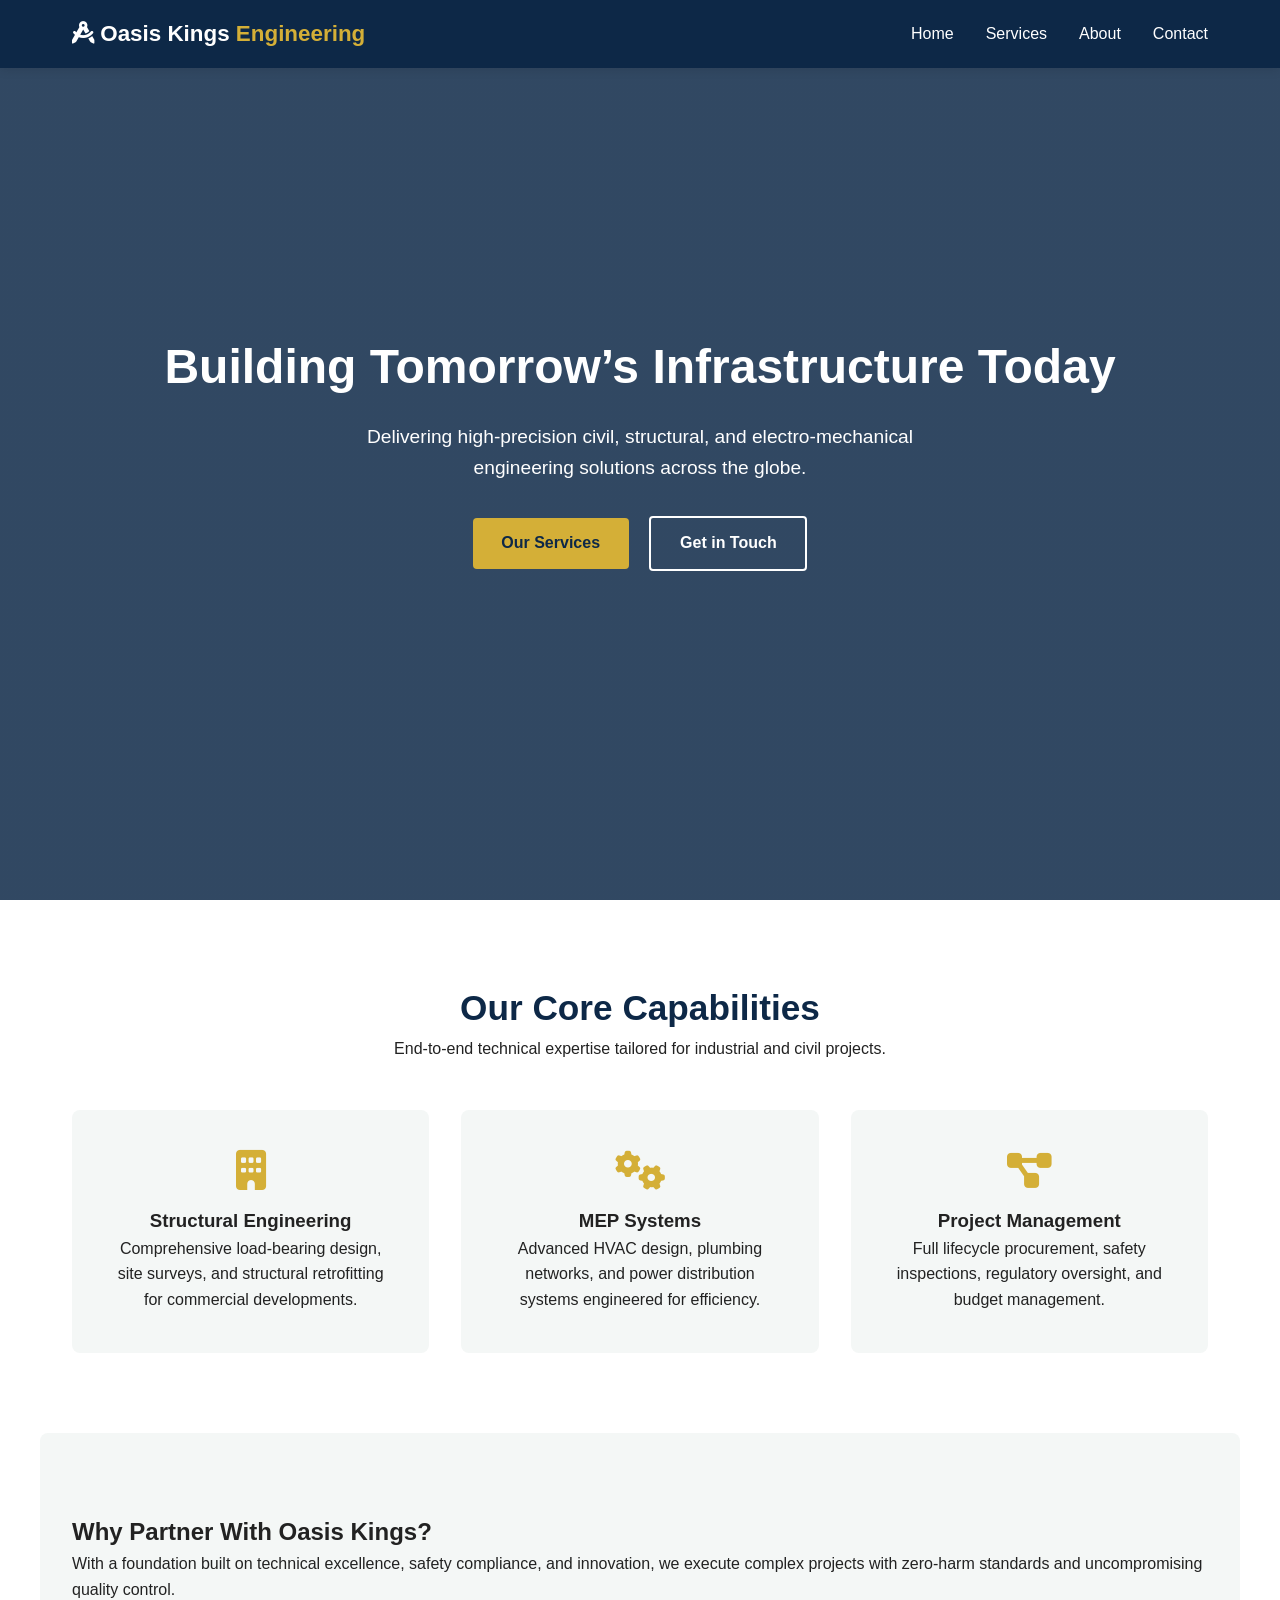
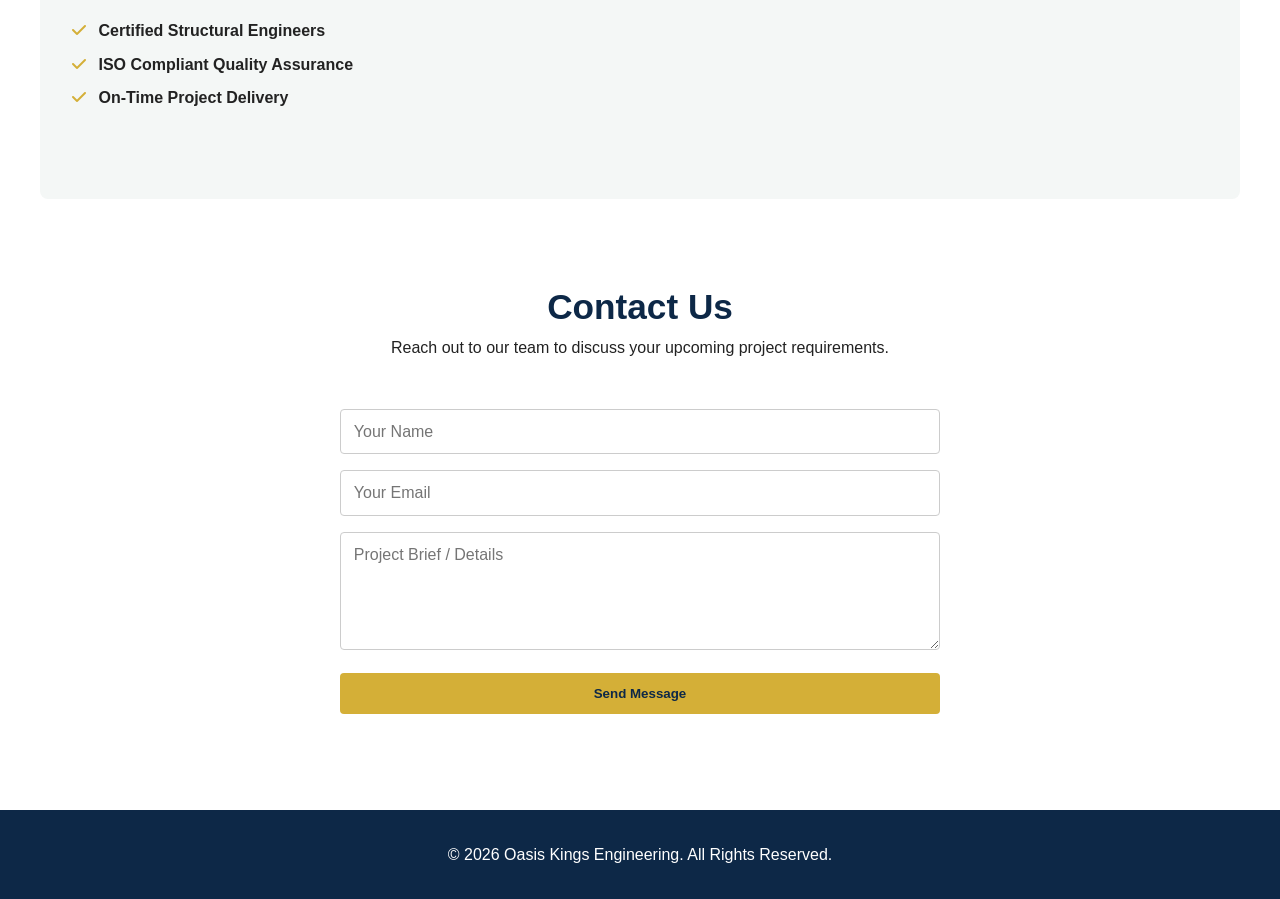
==== index.html @ 0a72b7a3 "Rename gem.html to index.html" ====
<!DOCTYPE html>
<html lang="en">
<head>
    <meta charset="UTF-8">
    <meta name="viewport" content="width=device-width, initial-scale=1.0">
    <title>Oasis Kings Engineering | Precision Engineering Solutions</title>
    <link rel="stylesheet" href="gemi.css">
    <link rel="stylesheet" href="https://cdnjs.cloudflare.com/ajax/libs/font-awesome/6.4.0/css/all.min.css">
</head>
<body>

    <header>
        <nav class="navbar">
            <a href="#" class="logo">
                <i class="fa-solid fa-compass-drafting"></i> Oasis Kings <span>Engineering</span>
            </a>
            <ul class="nav-links" id="navLinks">
                <li><a href="#home">Home</a></li>
                <li><a href="#services">Services</a></li>
                <li><a href="#about">About</a></li>
                <li><a href="#contact">Contact</a></li>
            </ul>
            <div class="menu-toggle" id="mobileMenu">
                <i class="fa-solid fa-bars"></i>
            </div>
        </nav>
    </header>

    <section id="home" class="hero">
        <div class="hero-content">
            <h1>Building Tomorrow’s Infrastructure Today</h1>
            <p>Delivering high-precision civil, structural, and electro-mechanical engineering solutions across the globe.</p>
            <div class="hero-buttons">
                <a href="#services" class="btn primary-btn">Our Services</a>
                <a href="#contact" class="btn secondary-btn">Get in Touch</a>
            </div>
        </div>
    </section>

    <section id="services" class="services">
        <div class="section-title">
            <h2>Our Core Capabilities</h2>
            <p>End-to-end technical expertise tailored for industrial and civil projects.</p>
        </div>
        <div class="services-grid">
            <div class="service-card">
                <i class="fa-solid fa-building"></i>
                <h3>Structural Engineering</h3>
                <p>Comprehensive load-bearing design, site surveys, and structural retrofitting for commercial developments.</p>
            </div>
            <div class="service-card">
                <i class="fa-solid fa-gears"></i>
                <h3>MEP Systems</h3>
                <p>Advanced HVAC design, plumbing networks, and power distribution systems engineered for efficiency.</p>
            </div>
            <div class="service-card">
                <i class="fa-solid fa-diagram-project"></i>
                <h3>Project Management</h3>
                <p>Full lifecycle procurement, safety inspections, regulatory oversight, and budget management.</p>
            </div>
        </div>
    </section>

    <section id="about" class="about">
        <div class="about-container">
            <div class="about-text">
                <h2>Why Partner With Oasis Kings?</h2>
                <p>With a foundation built on technical excellence, safety compliance, and innovation, we execute complex projects with zero-harm standards and uncompromising quality control.</p>
                <ul>
                    <li><i class="fa-solid fa-check"></i> Certified Structural Engineers</li>
                    <li><i class="fa-solid fa-check"></i> ISO Compliant Quality Assurance</li>
                    <li><i class="fa-solid fa-check"></i> On-Time Project Delivery</li>
                </ul>
            </div>
        </div>
    </section>

    <section id="contact" class="contact">
        <div class="section-title">
            <h2>Contact Us</h2>
            <p>Reach out to our team to discuss your upcoming project requirements.</p>
        </div>
        <form id="contactForm" class="contact-form">
            <div class="input-group">
                <input type="text" id="name" placeholder="Your Name" required>
            </div>
            <div class="input-group">
                <input type="email" id="email" placeholder="Your Email" required>
            </div>
            <div class="input-group">
                <textarea id="message" rows="5" placeholder="Project Brief / Details" required></textarea>
            </div>
            <button type="submit" class="btn primary-btn">Send Message</button>
            <p id="formStatus" class="form-status"></p>
        </form>
    </section>

    <footer>
        <p>&copy; 2026 Oasis Kings Engineering. All Rights Reserved.</p>
    </footer>

    <script src="gemi.js"></script>
</body>
</html>
---- gemi.css ----
/* Core Styling & Variables */
:root {
    --primary-color: #0d2847;
    --accent-color: #d4af37;
    --text-dark: #222222;
    --text-light: #666666;
    --bg-light: #f4f7f6;
    --white: #ffffff;
    --transition: all 0.3s ease-in-out;
}

* {
    margin: 0;
    padding: 0;
    box-sizing: border-box;
    font-family: 'Segoe UI', Tahoma, Geneva, Verdana, sans-serif;
}

html {
    scroll-behavior: smooth;
}

body {
    color: var(--text-dark);
    line-height: 1.6;
}

/* Header & Navigation */
header {
    background-color: var(--primary-color);
    position: fixed;
    width: 100%;
    top: 0;
    z-index: 1000;
    box-shadow: 0 2px 10px rgba(0,0,0,0.1);
}

.navbar {
    display: flex;
    justify-content: space-between;
    align-items: center;
    max-width: 1200px;
    margin: 0 auto;
    padding: 1rem 2rem;
}

.logo {
    color: var(--white);
    font-size: 1.4rem;
    font-weight: 700;
    text-decoration: none;
}

.logo span {
    color: var(--accent-color);
}

.nav-links {
    display: flex;
    list-style: none;
    gap: 2rem;
}

.nav-links a {
    color: var(--white);
    text-decoration: none;
    font-weight: 500;
    transition: var(--transition);
}

.nav-links a:hover {
    color: var(--accent-color);
}

.menu-toggle {
    display: none;
    color: var(--white);
    font-size: 1.5rem;
    cursor: pointer;
}

/* Hero Section */
.hero {
    height: 100vh;
    background: linear-gradient(rgba(13, 40, 71, 0.85), rgba(13, 40, 71, 0.85)), 
                url('https://images.unsplash.com/photo-1541888946425-d0fbb186a5b3?auto=format&fit=crop&w=1500&q=80') center/cover no-repeat;
    display: flex;
    align-items: center;
    justify-content: center;
    text-align: center;
    color: var(--white);
    padding: 0 1rem;
}

.hero-content h1 {
    font-size: 3rem;
    margin-bottom: 1rem;
}

.hero-content p {
    font-size: 1.2rem;
    max-width: 600px;
    margin: 0 auto 2rem;
}

.btn {
    padding: 0.8rem 1.8rem;
    text-decoration: none;
    border-radius: 4px;
    font-weight: 600;
    display: inline-block;
    transition: var(--transition);
}

.primary-btn {
    background-color: var(--accent-color);
    color: var(--primary-color);
}

.primary-btn:hover {
    background-color: #b8952b;
}

.secondary-btn {
    border: 2px solid var(--white);
    color: var(--white);
    margin-left: 1rem;
}

.secondary-btn:hover {
    background-color: var(--white);
    color: var(--primary-color);
}

/* Services Section */
.services, .about, .contact {
    padding: 5rem 2rem;
    max-width: 1200px;
    margin: 0 auto;
}

.section-title {
    text-align: center;
    margin-bottom: 3rem;
}

.section-title h2 {
    font-size: 2.2rem;
    color: var(--primary-color);
}

.services-grid {
    display: grid;
    grid-template-columns: repeat(auto-fit, minmax(300px, 1fr));
    gap: 2rem;
}

.service-card {
    background: var(--bg-light);
    padding: 2.5rem;
    border-radius: 8px;
    text-align: center;
    transition: var(--transition);
}

.service-card:hover {
    transform: translateY(-5px);
    box-shadow: 0 10px 20px rgba(0,0,0,0.1);
}

.service-card i {
    font-size: 2.5rem;
    color: var(--accent-color);
    margin-bottom: 1rem;
}

/* About Section */
.about {
    background-color: var(--bg-light);
    border-radius: 8px;
}

.about-text ul {
    list-style: none;
    margin-top: 1rem;
}

.about-text li {
    margin-bottom: 0.5rem;
    font-weight: 600;
}

.about-text i {
    color: var(--accent-color);
    margin-right: 0.5rem;
}

/* Contact Form */
.contact-form {
    max-width: 600px;
    margin: 0 auto;
    display: flex;
    flex-direction: column;
    gap: 1rem;
}

.input-group input, .input-group textarea {
    width: 100%;
    padding: 0.8rem;
    border: 1px solid #ccc;
    border-radius: 4px;
    font-size: 1rem;
}

.contact-form button {
    border: none;
    cursor: pointer;
}

.form-status {
    text-align: center;
    font-weight: 600;
}

/* Footer */
footer {
    background-color: var(--primary-color);
    color: var(--white);
    text-align: center;
    padding: 2rem 0;
}

/* Mobile Responsive */
@media (max-width: 768px) {
    .menu-toggle { display: block; }
    .nav-links {
        display: none;
        flex-direction: column;
        position: absolute;
        top: 100%;
        left: 0;
        width: 100%;
        background-color: var(--primary-color);
        padding: 1rem 0;
        text-align: center;
    }
    .nav-links.active { display: flex; }
    .hero-content h1 { font-size: 2rem; }
}
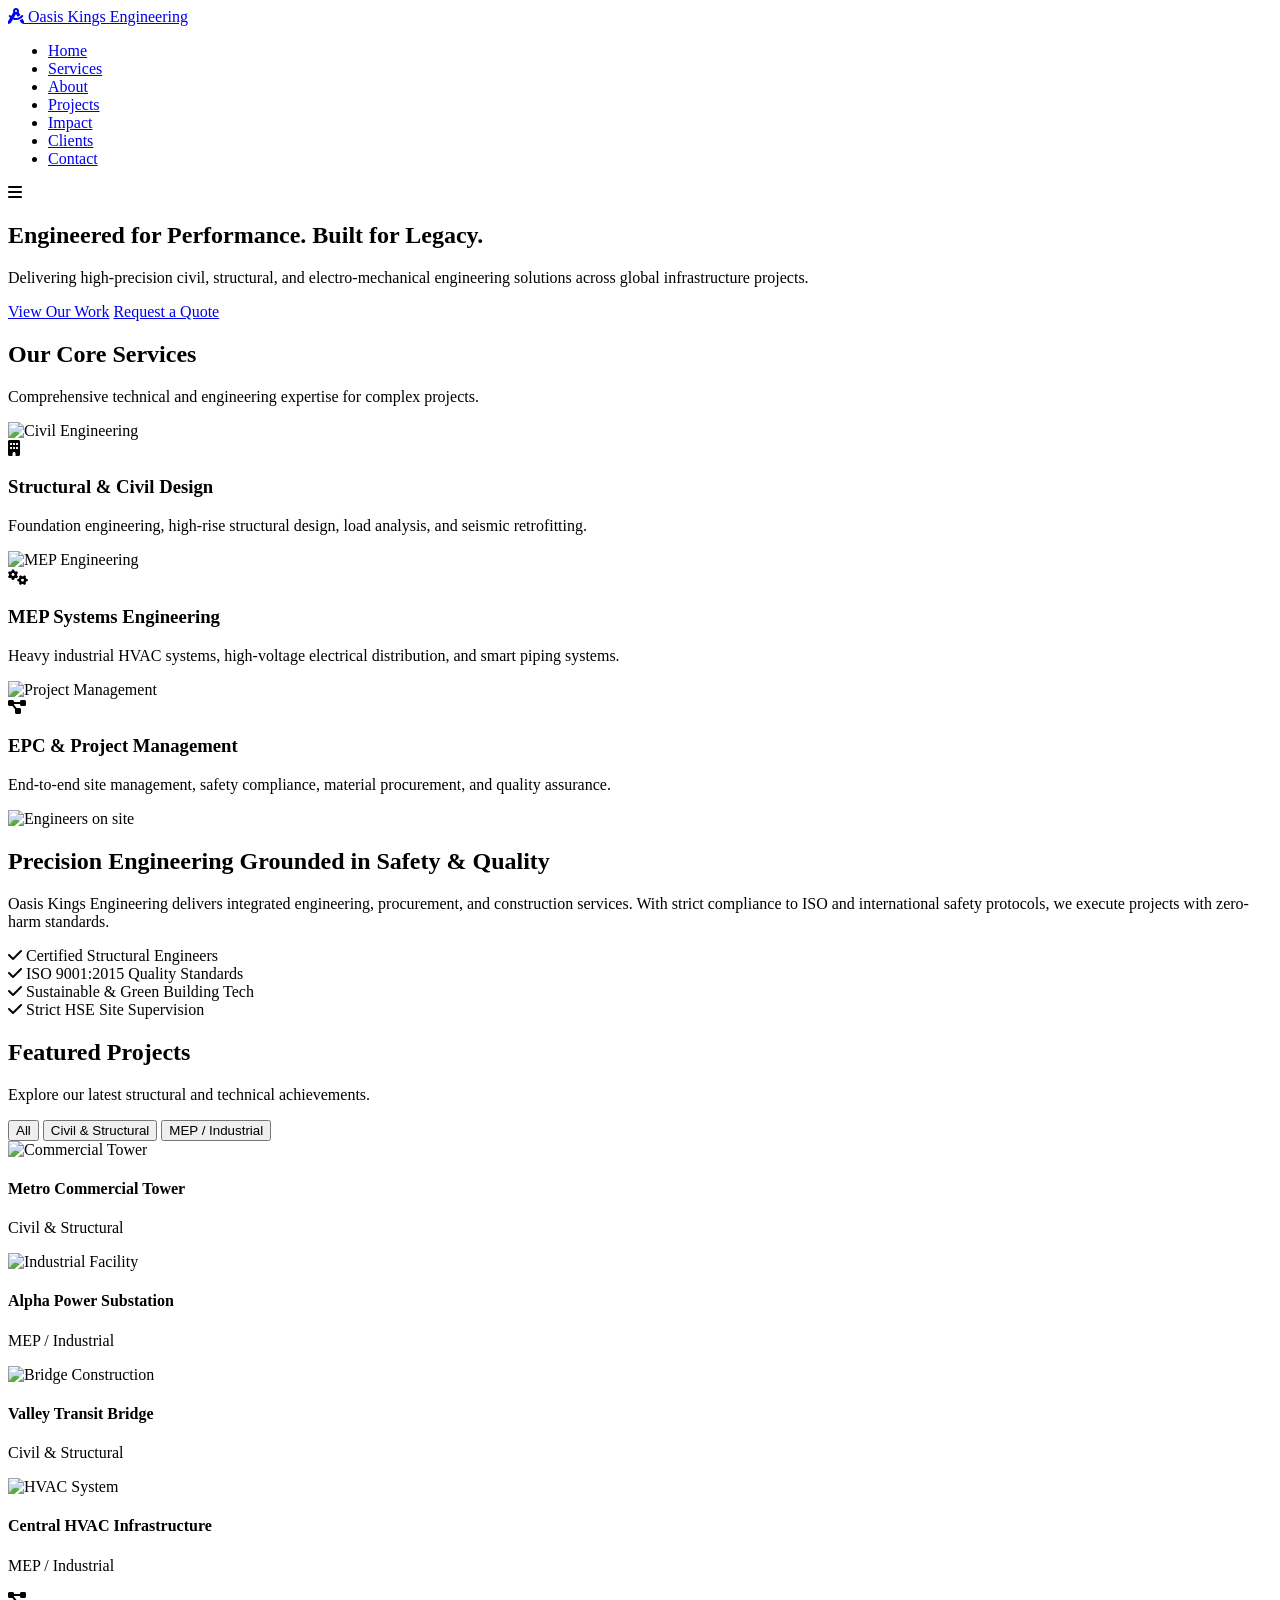
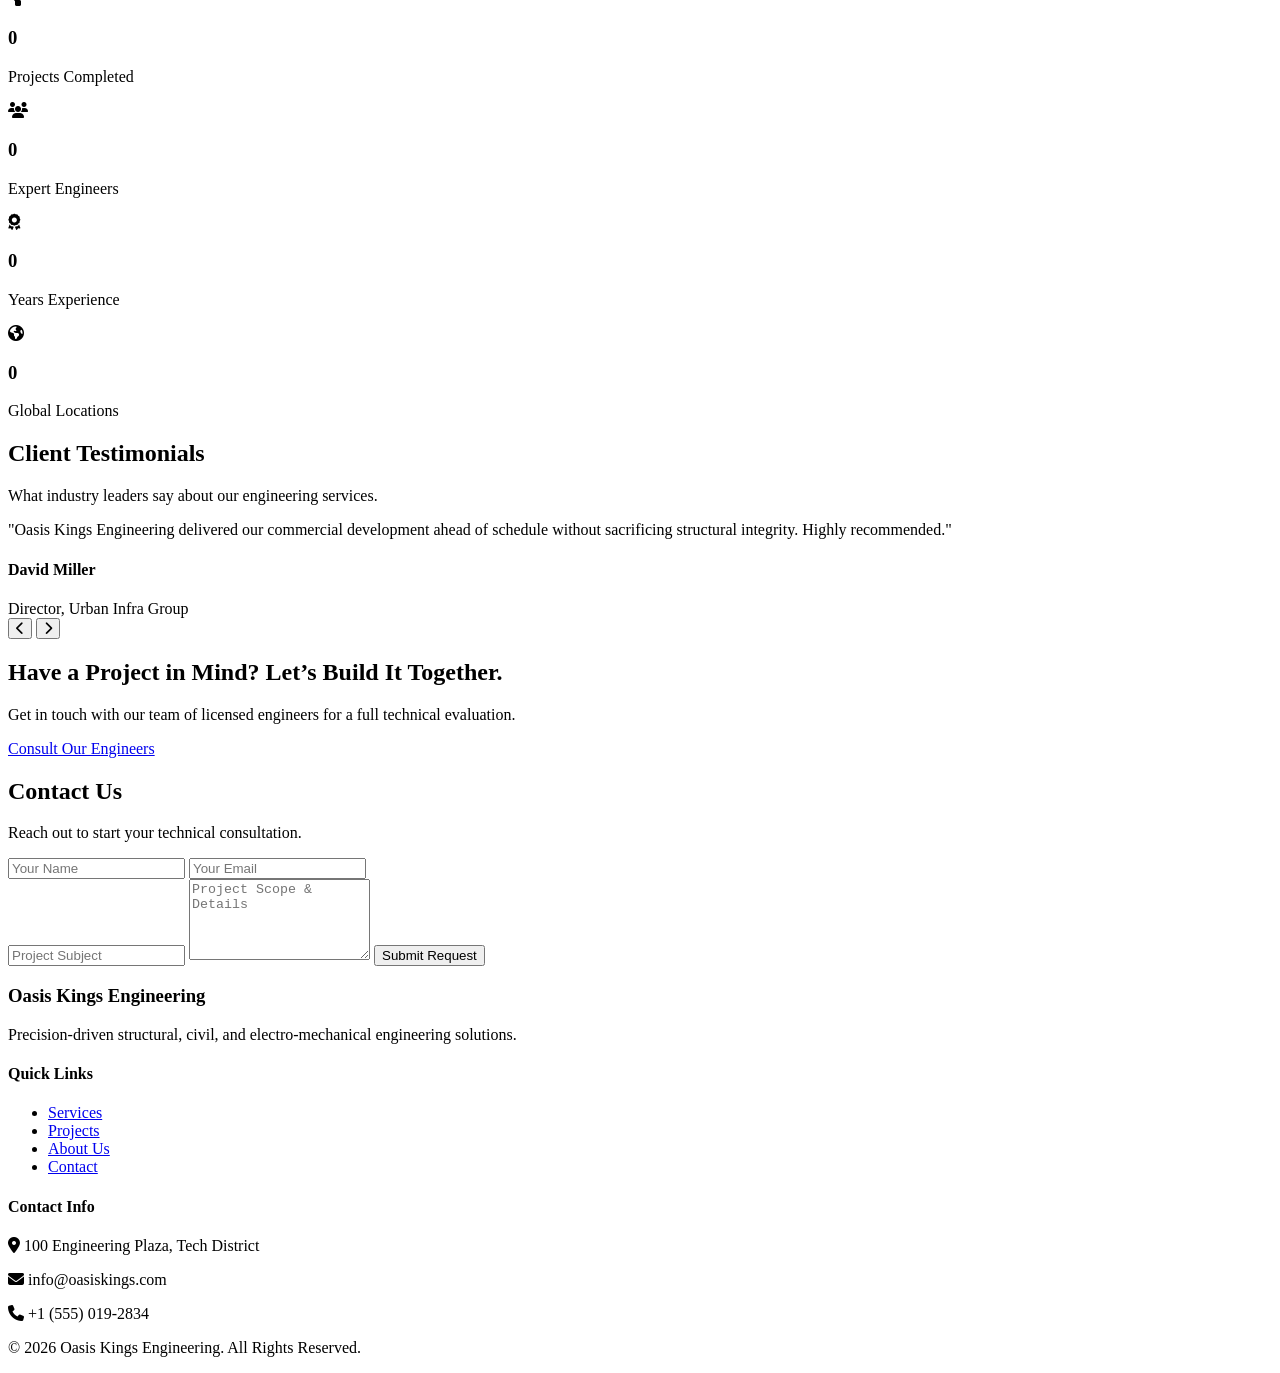
==== commit 69f1317f: "Revise index.html for content and structure updates Updated the title and stylesheet link, modified " ====
--- a/index.html
+++ b/index.html
@@ -3,8 +3,8 @@
 <head>
     <meta charset="UTF-8">
     <meta name="viewport" content="width=device-width, initial-scale=1.0">
-    <title>Oasis Kings Engineering | Precision Engineering Solutions</title>
-    <link rel="stylesheet" href="gemi.css">
+    <title>Oasis Kings Engineering | Global Infrastructure & Technical Solutions</title>
+    <link rel="stylesheet" href="style.css">
     <link rel="stylesheet" href="https://cdnjs.cloudflare.com/ajax/libs/font-awesome/6.4.0/css/all.min.css">
 </head>
 <body>
@@ -18,6 +18,9 @@
                 <li><a href="#home">Home</a></li>
                 <li><a href="#services">Services</a></li>
                 <li><a href="#about">About</a></li>
+                <li><a href="#projects">Projects</a></li>
+                <li><a href="#stats">Impact</a></li>
+                <li><a href="#testimonials">Clients</a></li>
                 <li><a href="#contact">Contact</a></li>
             </ul>
             <div class="menu-toggle" id="mobileMenu">
@@ -28,77 +31,207 @@
 
     <section id="home" class="hero">
         <div class="hero-content">
-            <h1>Building Tomorrow’s Infrastructure Today</h1>
-            <p>Delivering high-precision civil, structural, and electro-mechanical engineering solutions across the globe.</p>
+            <h1>Engineered for Performance. Built for Legacy.</h1>
+            <p>Delivering high-precision civil, structural, and electro-mechanical engineering solutions across global infrastructure projects.</p>
             <div class="hero-buttons">
-                <a href="#services" class="btn primary-btn">Our Services</a>
-                <a href="#contact" class="btn secondary-btn">Get in Touch</a>
+                <a href="#projects" class="btn primary-btn">View Our Work</a>
+                <a href="#contact" class="btn secondary-btn">Request a Quote</a>
             </div>
         </div>
     </section>
 
     <section id="services" class="services">
         <div class="section-title">
-            <h2>Our Core Capabilities</h2>
-            <p>End-to-end technical expertise tailored for industrial and civil projects.</p>
+            <h2>Our Core Services</h2>
+            <p>Comprehensive technical and engineering expertise for complex projects.</p>
         </div>
         <div class="services-grid">
             <div class="service-card">
-                <i class="fa-solid fa-building"></i>
-                <h3>Structural Engineering</h3>
-                <p>Comprehensive load-bearing design, site surveys, and structural retrofitting for commercial developments.</p>
+                <div class="card-img">
+                    <img src="https://images.unsplash.com/photo-1503387762-592deb58ef4e?auto=format&fit=crop&w=800&q=80" alt="Civil Engineering">
+                </div>
+                <div class="card-body">
+                    <i class="fa-solid fa-building"></i>
+                    <h3>Structural & Civil Design</h3>
+                    <p>Foundation engineering, high-rise structural design, load analysis, and seismic retrofitting.</p>
+                </div>
             </div>
             <div class="service-card">
-                <i class="fa-solid fa-gears"></i>
-                <h3>MEP Systems</h3>
-                <p>Advanced HVAC design, plumbing networks, and power distribution systems engineered for efficiency.</p>
+                <div class="card-img">
+                    <img src="https://images.unsplash.com/photo-1581092160607-ee22621dd758?auto=format&fit=crop&w=800&q=80" alt="MEP Engineering">
+                </div>
+                <div class="card-body">
+                    <i class="fa-solid fa-gears"></i>
+                    <h3>MEP Systems Engineering</h3>
+                    <p>Heavy industrial HVAC systems, high-voltage electrical distribution, and smart piping systems.</p>
+                </div>
             </div>
             <div class="service-card">
-                <i class="fa-solid fa-diagram-project"></i>
-                <h3>Project Management</h3>
-                <p>Full lifecycle procurement, safety inspections, regulatory oversight, and budget management.</p>
+                <div class="card-img">
+                    <img src="https://images.unsplash.com/photo-1541888946425-d0fbb186a5b3?auto=format&fit=crop&w=800&q=80" alt="Project Management">
+                </div>
+                <div class="card-body">
+                    <i class="fa-solid fa-diagram-project"></i>
+                    <h3>EPC & Project Management</h3>
+                    <p>End-to-end site management, safety compliance, material procurement, and quality assurance.</p>
+                </div>
             </div>
         </div>
     </section>
 
     <section id="about" class="about">
         <div class="about-container">
+            <div class="about-image">
+                <img src="https://images.unsplash.com/photo-1504307651254-35680f356dfd?auto=format&fit=crop&w=800&q=80" alt="Engineers on site">
+            </div>
             <div class="about-text">
-                <h2>Why Partner With Oasis Kings?</h2>
-                <p>With a foundation built on technical excellence, safety compliance, and innovation, we execute complex projects with zero-harm standards and uncompromising quality control.</p>
-                <ul>
-                    <li><i class="fa-solid fa-check"></i> Certified Structural Engineers</li>
-                    <li><i class="fa-solid fa-check"></i> ISO Compliant Quality Assurance</li>
-                    <li><i class="fa-solid fa-check"></i> On-Time Project Delivery</li>
-                </ul>
-            </div>
+                <h2>Precision Engineering Grounded in Safety & Quality</h2>
+                <p>Oasis Kings Engineering delivers integrated engineering, procurement, and construction services. With strict compliance to ISO and international safety protocols, we execute projects with zero-harm standards.</p>
+                <div class="about-checklist">
+                    <div class="check-item"><i class="fa-solid fa-check"></i> Certified Structural Engineers</div>
+                    <div class="check-item"><i class="fa-solid fa-check"></i> ISO 9001:2015 Quality Standards</div>
+                    <div class="check-item"><i class="fa-solid fa-check"></i> Sustainable & Green Building Tech</div>
+                    <div class="check-item"><i class="fa-solid fa-check"></i> Strict HSE Site Supervision</div>
+                </div>
+            </div>
+        </div>
+    </section>
+
+    <section id="projects" class="projects">
+        <div class="section-title">
+            <h2>Featured Projects</h2>
+            <p>Explore our latest structural and technical achievements.</p>
+        </div>
+        <div class="filter-buttons">
+            <button class="filter-btn active" data-filter="all">All</button>
+            <button class="filter-btn" data-filter="civil">Civil & Structural</button>
+            <button class="filter-btn" data-filter="mep">MEP / Industrial</button>
+        </div>
+        <div class="projects-grid">
+            <div class="project-card" data-category="civil">
+                <img src="https://images.unsplash.com/photo-1513694203232-719a280e022f?auto=format&fit=crop&w=800&q=80" alt="Commercial Tower">
+                <div class="project-info">
+                    <h4>Metro Commercial Tower</h4>
+                    <p>Civil & Structural</p>
+                </div>
+            </div>
+            <div class="project-card" data-category="mep">
+                <img src="https://images.unsplash.com/photo-1581092335397-9583fe92d232?auto=format&fit=crop&w=800&q=80" alt="Industrial Facility">
+                <div class="project-info">
+                    <h4>Alpha Power Substation</h4>
+                    <p>MEP / Industrial</p>
+                </div>
+            </div>
+            <div class="project-card" data-category="civil">
+                <img src="https://images.unsplash.com/photo-1545558014-8692077e9b5c?auto=format&fit=crop&w=800&q=80" alt="Bridge Construction">
+                <div class="project-info">
+                    <h4>Valley Transit Bridge</h4>
+                    <p>Civil & Structural</p>
+                </div>
+            </div>
+            <div class="project-card" data-category="mep">
+                <img src="https://images.unsplash.com/photo-1581092580497-e0d23cbdf1dc?auto=format&fit=crop&w=800&q=80" alt="HVAC System">
+                <div class="project-info">
+                    <h4>Central HVAC Infrastructure</h4>
+                    <p>MEP / Industrial</p>
+                </div>
+            </div>
+        </div>
+    </section>
+
+    <section id="stats" class="stats">
+        <div class="stats-container">
+            <div class="stat-item">
+                <i class="fa-solid fa-diagram-project"></i>
+                <h3 class="counter" data-target="250">0</h3>
+                <p>Projects Completed</p>
+            </div>
+            <div class="stat-item">
+                <i class="fa-solid fa-users"></i>
+                <h3 class="counter" data-target="120">0</h3>
+                <p>Expert Engineers</p>
+            </div>
+            <div class="stat-item">
+                <i class="fa-solid fa-award"></i>
+                <h3 class="counter" data-target="18">0</h3>
+                <p>Years Experience</p>
+            </div>
+            <div class="stat-item">
+                <i class="fa-solid fa-earth-americas"></i>
+                <h3 class="counter" data-target="15">0</h3>
+                <p>Global Locations</p>
+            </div>
+        </div>
+    </section>
+
+    <section id="testimonials" class="testimonials">
+        <div class="section-title">
+            <h2>Client Testimonials</h2>
+            <p>What industry leaders say about our engineering services.</p>
+        </div>
+        <div class="testimonial-card">
+            <p id="testimonialText">"Oasis Kings Engineering delivered our commercial development ahead of schedule without sacrificing structural integrity. Highly recommended."</p>
+            <h4 id="testimonialAuthor">David Miller</h4>
+            <span id="testimonialRole">Director, Urban Infra Group</span>
+            <div class="testimonial-controls">
+                <button id="prevBtn"><i class="fa-solid fa-chevron-left"></i></button>
+                <button id="nextBtn"><i class="fa-solid fa-chevron-right"></i></button>
+            </div>
+        </div>
+    </section>
+
+    <section class="cta-banner">
+        <div class="cta-content">
+            <h2>Have a Project in Mind? Let’s Build It Together.</h2>
+            <p>Get in touch with our team of licensed engineers for a full technical evaluation.</p>
+            <a href="#contact" class="btn primary-btn">Consult Our Engineers</a>
         </div>
     </section>
 
     <section id="contact" class="contact">
         <div class="section-title">
             <h2>Contact Us</h2>
-            <p>Reach out to our team to discuss your upcoming project requirements.</p>
+            <p>Reach out to start your technical consultation.</p>
         </div>
         <form id="contactForm" class="contact-form">
-            <div class="input-group">
+            <div class="form-row">
                 <input type="text" id="name" placeholder="Your Name" required>
-            </div>
-            <div class="input-group">
                 <input type="email" id="email" placeholder="Your Email" required>
             </div>
-            <div class="input-group">
-                <textarea id="message" rows="5" placeholder="Project Brief / Details" required></textarea>
-            </div>
-            <button type="submit" class="btn primary-btn">Send Message</button>
+            <input type="text" id="subject" placeholder="Project Subject" required>
+            <textarea id="message" rows="5" placeholder="Project Scope & Details" required></textarea>
+            <button type="submit" class="btn primary-btn">Submit Request</button>
             <p id="formStatus" class="form-status"></p>
         </form>
     </section>
 
     <footer>
-        <p>&copy; 2026 Oasis Kings Engineering. All Rights Reserved.</p>
+        <div class="footer-container">
+            <div class="footer-col">
+                <h3>Oasis Kings <span>Engineering</span></h3>
+                <p>Precision-driven structural, civil, and electro-mechanical engineering solutions.</p>
+            </div>
+            <div class="footer-col">
+                <h4>Quick Links</h4>
+                <ul>
+                    <li><a href="#services">Services</a></li>
+                    <li><a href="#projects">Projects</a></li>
+                    <li><a href="#about">About Us</a></li>
+                    <li><a href="#contact">Contact</a></li>
+                </ul>
+            </div>
+            <div class="footer-col">
+                <h4>Contact Info</h4>
+                <p><i class="fa-solid fa-location-dot"></i> 100 Engineering Plaza, Tech District</p>
+                <p><i class="fa-solid fa-envelope"></i> info@oasiskings.com</p>
+                <p><i class="fa-solid fa-phone"></i> +1 (555) 019-2834</p>
+            </div>
+        </div>
+        <div class="footer-bottom">
+            <p>&copy; 2026 Oasis Kings Engineering. All Rights Reserved.</p>
+        </div>
     </footer>
 
-    <script src="gemi.js"></script>
+    <script src="script.js"></script>
 </body>
 </html>
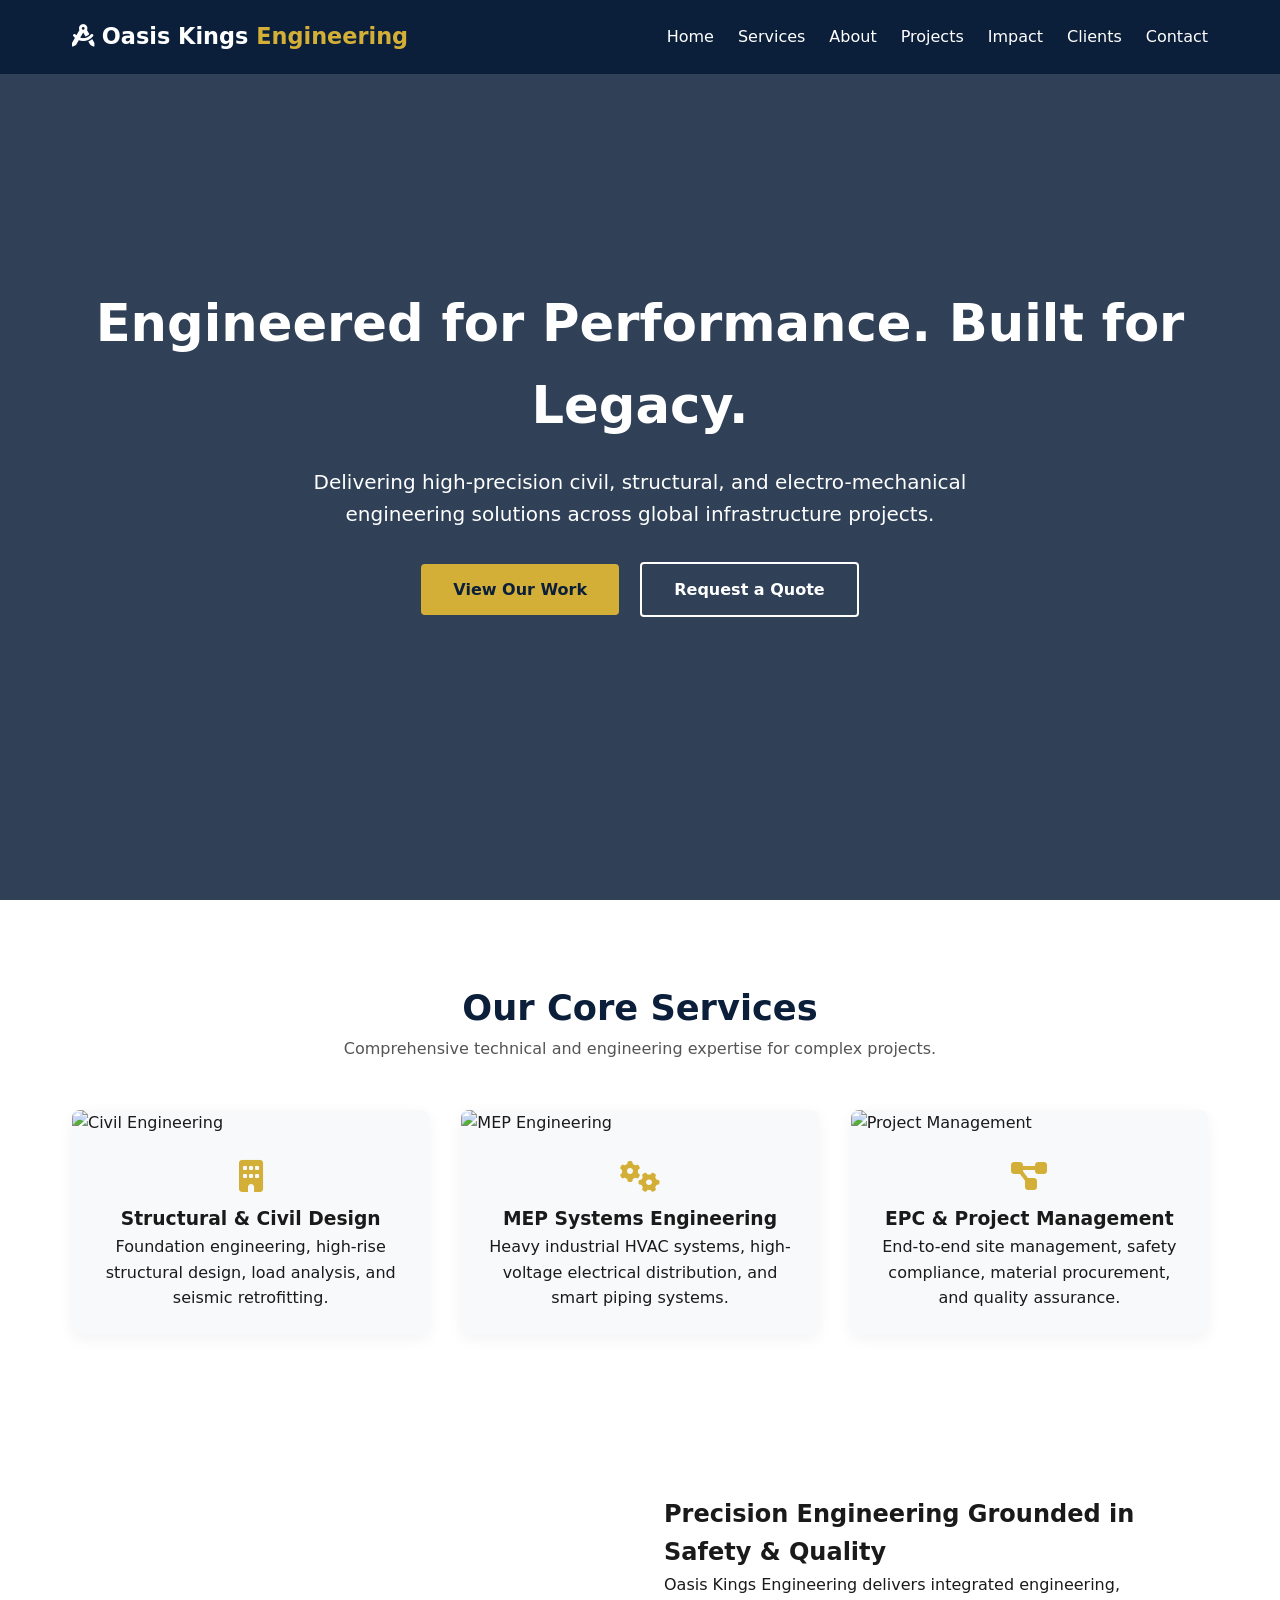
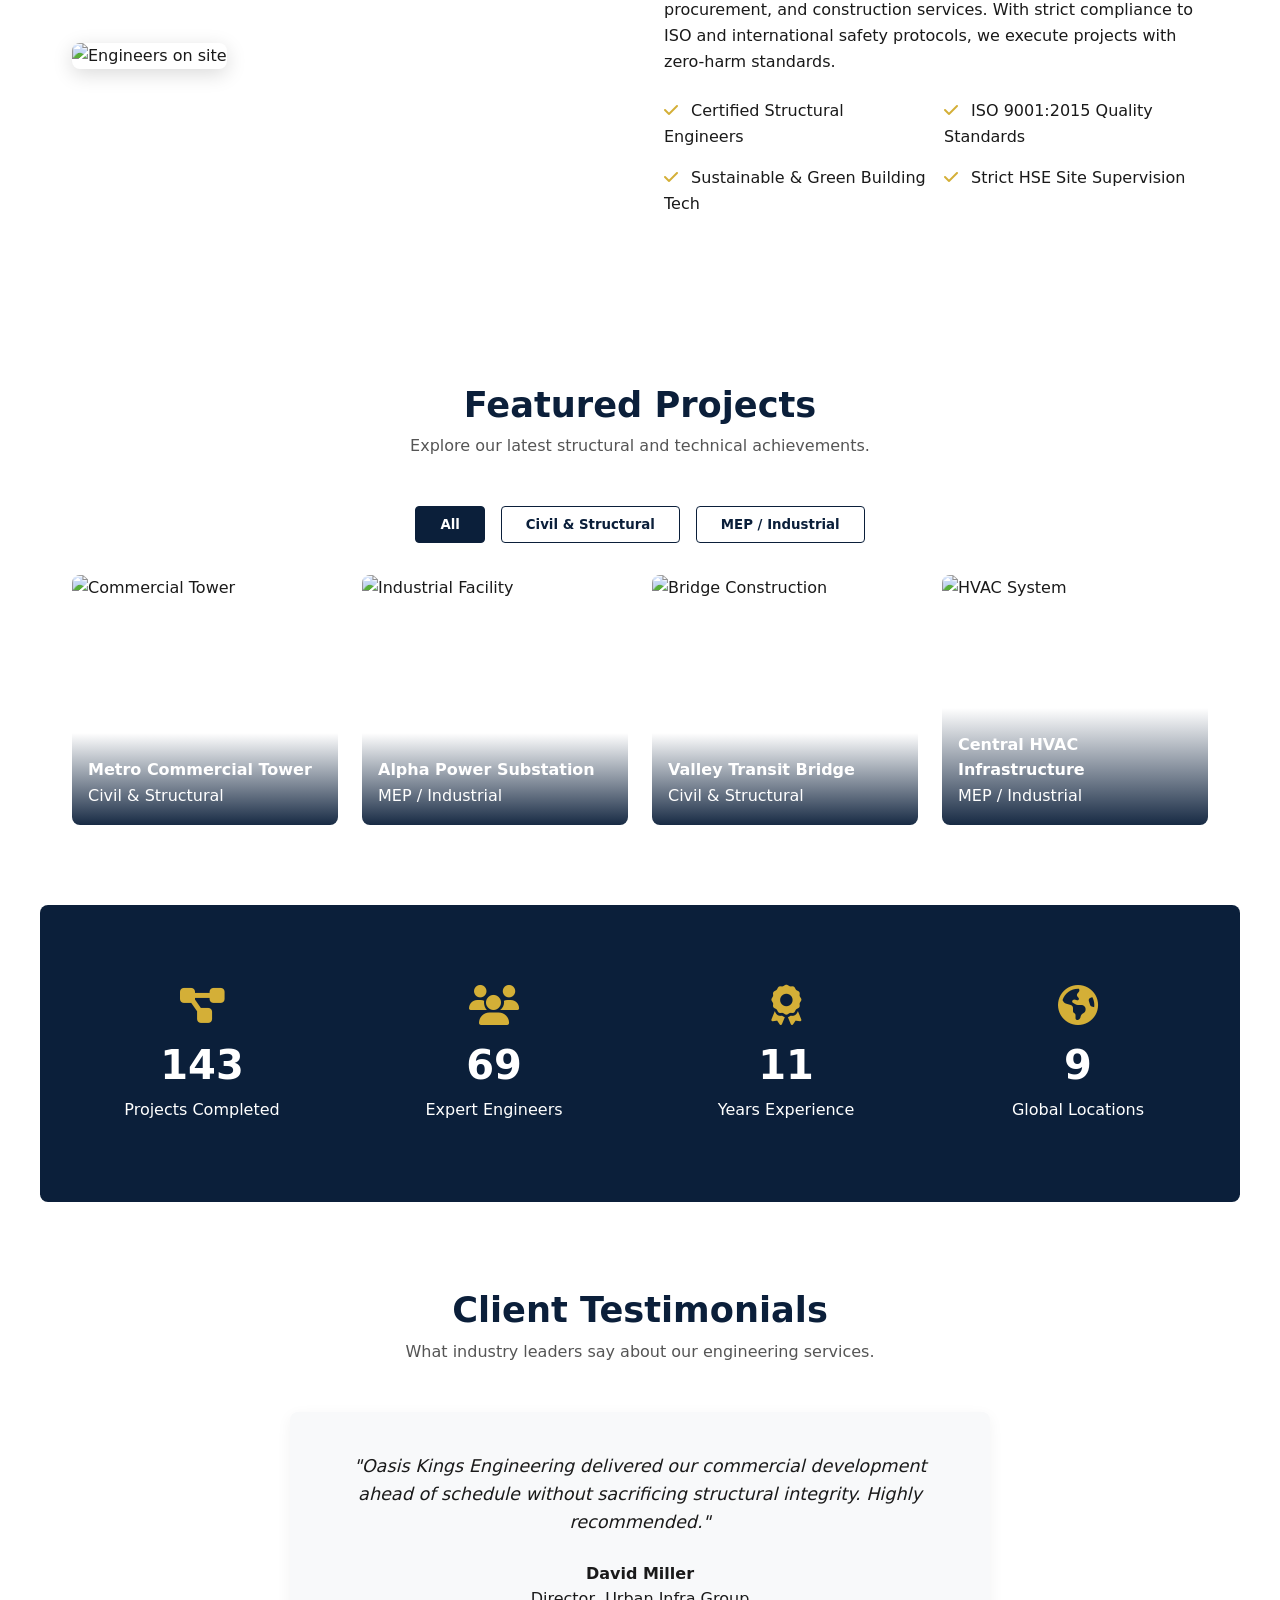
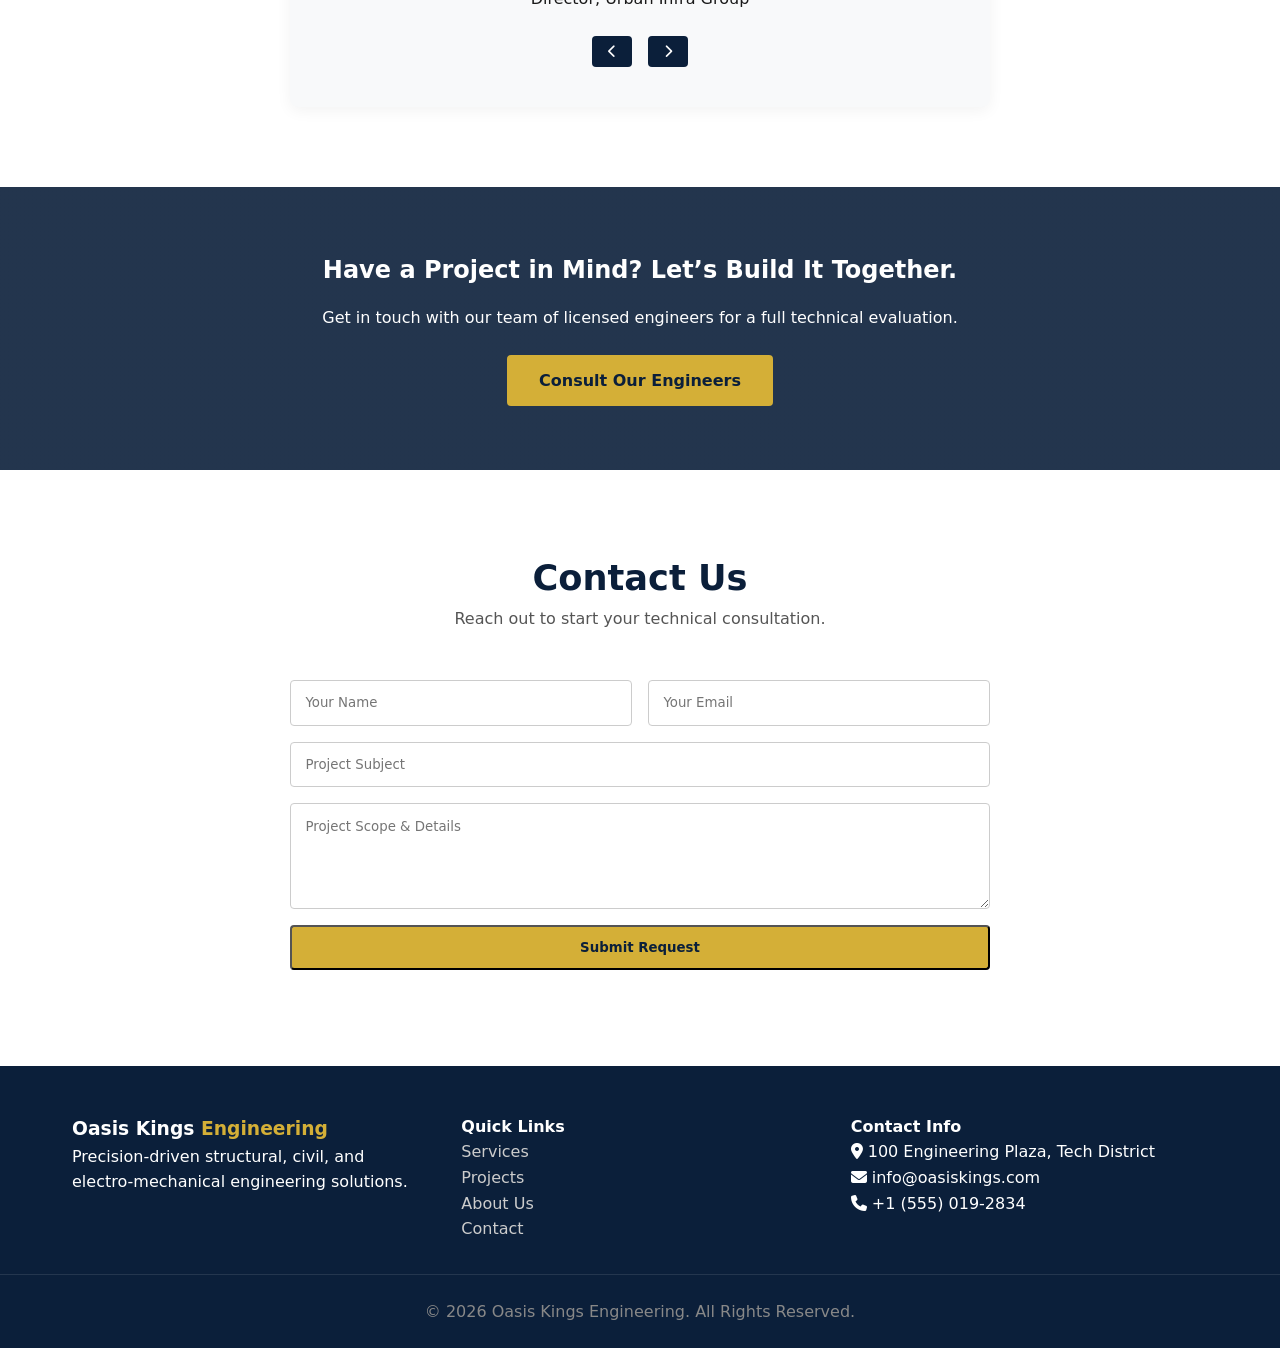
==== commit 9f8c0713: "Update index.html" ====
--- a/index.html
+++ b/index.html
@@ -4,7 +4,7 @@
     <meta charset="UTF-8">
     <meta name="viewport" content="width=device-width, initial-scale=1.0">
     <title>Oasis Kings Engineering | Global Infrastructure & Technical Solutions</title>
-    <link rel="stylesheet" href="style.css">
+    <link rel="stylesheet" href="gemi.css">
     <link rel="stylesheet" href="https://cdnjs.cloudflare.com/ajax/libs/font-awesome/6.4.0/css/all.min.css">
 </head>
 <body>
@@ -232,6 +232,6 @@
         </div>
     </footer>
 
-    <script src="script.js"></script>
+    <script src="gemi.js"></script>
 </body>
 </html>
--- a/gemi.css
+++ b/gemi.css
@@ -0,0 +1,414 @@
+/* Styling & Color Palette */
+:root {
+    --primary: #0b1f3a;
+    --accent: #d4af37;
+    --accent-hover: #b8952b;
+    --text-dark: #1a1a1a;
+    --text-muted: #555555;
+    --bg-light: #f8f9fa;
+    --white: #ffffff;
+    --transition: all 0.3s ease;
+}
+
+* {
+    margin: 0;
+    padding: 0;
+    box-sizing: border-box;
+    font-family: 'Segoe UI', system-ui, sans-serif;
+}
+
+html {
+    scroll-behavior: smooth;
+}
+
+body {
+    color: var(--text-dark);
+    line-height: 1.6;
+    background-color: var(--white);
+}
+
+/* Header & Navigation */
+header {
+    background-color: var(--primary);
+    position: fixed;
+    width: 100%;
+    top: 0;
+    z-index: 1000;
+}
+
+.navbar {
+    display: flex;
+    justify-content: space-between;
+    align-items: center;
+    max-width: 1200px;
+    margin: 0 auto;
+    padding: 1.2rem 2rem;
+}
+
+.logo {
+    color: var(--white);
+    font-size: 1.4rem;
+    font-weight: 700;
+    text-decoration: none;
+}
+
+.logo span { color: var(--accent); }
+
+.nav-links {
+    display: flex;
+    list-style: none;
+    gap: 1.5rem;
+}
+
+.nav-links a {
+    color: var(--white);
+    text-decoration: none;
+    font-weight: 500;
+    transition: var(--transition);
+}
+
+.nav-links a:hover { color: var(--accent); }
+
+.menu-toggle {
+    display: none;
+    color: var(--white);
+    font-size: 1.5rem;
+    cursor: pointer;
+}
+
+/* Hero Section */
+.hero {
+    height: 100vh;
+    background: linear-gradient(rgba(11, 31, 58, 0.85), rgba(11, 31, 58, 0.85)), 
+                url('https://images.unsplash.com/photo-1541888946425-d0fbb186a5b3?auto=format&fit=crop&w=1600&q=80') center/cover no-repeat;
+    display: flex;
+    align-items: center;
+    justify-content: center;
+    text-align: center;
+    color: var(--white);
+    padding: 0 1.5rem;
+}
+
+.hero-content h1 {
+    font-size: 3.2rem;
+    margin-bottom: 1.2rem;
+}
+
+.hero-content p {
+    font-size: 1.25rem;
+    max-width: 700px;
+    margin: 0 auto 2rem;
+}
+
+.btn {
+    padding: 0.8rem 2rem;
+    text-decoration: none;
+    border-radius: 4px;
+    font-weight: 600;
+    display: inline-block;
+    transition: var(--transition);
+}
+
+.primary-btn {
+    background-color: var(--accent);
+    color: var(--primary);
+}
+
+.primary-btn:hover { background-color: var(--accent-hover); }
+
+.secondary-btn {
+    border: 2px solid var(--white);
+    color: var(--white);
+    margin-left: 1rem;
+}
+
+.secondary-btn:hover {
+    background-color: var(--white);
+    color: var(--primary);
+}
+
+/* Common Section Layout */
+.services, .about, .projects, .stats, .testimonials, .contact {
+    padding: 5rem 2rem;
+    max-width: 1200px;
+    margin: 0 auto;
+}
+
+.section-title {
+    text-align: center;
+    margin-bottom: 3rem;
+}
+
+.section-title h2 {
+    font-size: 2.2rem;
+    color: var(--primary);
+}
+
+.section-title p {
+    color: var(--text-muted);
+}
+
+/* Services Grid with Cards & Images */
+.services-grid {
+    display: grid;
+    grid-template-columns: repeat(auto-fit, minmax(320px, 1fr));
+    gap: 2rem;
+}
+
+.service-card {
+    background: var(--bg-light);
+    border-radius: 8px;
+    overflow: hidden;
+    box-shadow: 0 4px 15px rgba(0,0,0,0.05);
+    transition: var(--transition);
+}
+
+.service-card:hover {
+    transform: translateY(-5px);
+    box-shadow: 0 10px 25px rgba(0,0,0,0.1);
+}
+
+.card-img img {
+    width: 100%;
+    height: 200px;
+    object-fit: cover;
+}
+
+.card-body {
+    padding: 1.5rem;
+    text-align: center;
+}
+
+.card-body i {
+    font-size: 2rem;
+    color: var(--accent);
+    margin-bottom: 0.8rem;
+}
+
+/* About Section */
+.about-container {
+    display: grid;
+    grid-template-columns: 1fr 1fr;
+    gap: 3rem;
+    align-items: center;
+}
+
+.about-image img {
+    width: 100%;
+    border-radius: 8px;
+    box-shadow: 0 5px 20px rgba(0,0,0,0.15);
+}
+
+.about-checklist {
+    margin-top: 1.5rem;
+    display: grid;
+    grid-template-columns: 1fr 1fr;
+    gap: 1rem;
+}
+
+.check-item i {
+    color: var(--accent);
+    margin-right: 0.5rem;
+}
+
+/* Project Gallery & Filter */
+.filter-buttons {
+    display: flex;
+    justify-content: center;
+    gap: 1rem;
+    margin-bottom: 2rem;
+}
+
+.filter-btn {
+    padding: 0.6rem 1.5rem;
+    border: 1px solid var(--primary);
+    background: transparent;
+    color: var(--primary);
+    border-radius: 4px;
+    cursor: pointer;
+    font-weight: 600;
+    transition: var(--transition);
+}
+
+.filter-btn.active, .filter-btn:hover {
+    background: var(--primary);
+    color: var(--white);
+}
+
+.projects-grid {
+    display: grid;
+    grid-template-columns: repeat(auto-fit, minmax(260px, 1fr));
+    gap: 1.5rem;
+}
+
+.project-card {
+    position: relative;
+    border-radius: 8px;
+    overflow: hidden;
+}
+
+.project-card img {
+    width: 100%;
+    height: 250px;
+    object-fit: cover;
+    display: block;
+    transition: var(--transition);
+}
+
+.project-card:hover img {
+    transform: scale(1.05);
+}
+
+.project-info {
+    position: absolute;
+    bottom: 0;
+    left: 0;
+    right: 0;
+    background: linear-gradient(transparent, rgba(11, 31, 58, 0.95));
+    color: var(--white);
+    padding: 1.5rem 1rem 1rem;
+}
+
+/* Stats Section */
+.stats {
+    background: var(--primary);
+    color: var(--white);
+    border-radius: 8px;
+}
+
+.stats-container {
+    display: grid;
+    grid-template-columns: repeat(auto-fit, minmax(200px, 1fr));
+    gap: 2rem;
+    text-align: center;
+}
+
+.stat-item i {
+    font-size: 2.5rem;
+    color: var(--accent);
+    margin-bottom: 0.5rem;
+}
+
+.stat-item h3 {
+    font-size: 2.5rem;
+}
+
+/* Testimonials Carousel */
+.testimonial-card {
+    background: var(--bg-light);
+    max-width: 700px;
+    margin: 0 auto;
+    padding: 2.5rem;
+    border-radius: 8px;
+    text-align: center;
+    box-shadow: 0 4px 15px rgba(0,0,0,0.05);
+}
+
+.testimonial-card p {
+    font-style: italic;
+    margin-bottom: 1.5rem;
+    font-size: 1.1rem;
+}
+
+.testimonial-controls {
+    margin-top: 1.5rem;
+    display: flex;
+    justify-content: center;
+    gap: 1rem;
+}
+
+.testimonial-controls button {
+    background: var(--primary);
+    color: var(--white);
+    border: none;
+    padding: 0.5rem 1rem;
+    border-radius: 4px;
+    cursor: pointer;
+}
+
+/* CTA Banner */
+.cta-banner {
+    background: linear-gradient(rgba(11, 31, 58, 0.9), rgba(11, 31, 58, 0.9)), 
+                url('https://images.unsplash.com/photo-1503387762-592deb58ef4e?auto=format&fit=crop&w=1600&q=80') center/cover;
+    color: var(--white);
+    text-align: center;
+    padding: 4rem 1.5rem;
+}
+
+.cta-content h2 { margin-bottom: 1rem; }
+.cta-content p { margin-bottom: 1.5rem; }
+
+/* Contact Form */
+.contact-form {
+    max-width: 700px;
+    margin: 0 auto;
+    display: flex;
+    flex-direction: column;
+    gap: 1rem;
+}
+
+.form-row {
+    display: grid;
+    grid-template-columns: 1fr 1fr;
+    gap: 1rem;
+}
+
+.contact-form input, .contact-form textarea {
+    width: 100%;
+    padding: 0.9rem;
+    border: 1px solid #ccc;
+    border-radius: 4px;
+}
+
+.form-status {
+    text-align: center;
+    font-weight: 600;
+}
+
+/* Footer */
+footer {
+    background-color: var(--primary);
+    color: var(--white);
+    padding-top: 3rem;
+}
+
+.footer-container {
+    max-width: 1200px;
+    margin: 0 auto;
+    display: grid;
+    grid-template-columns: repeat(auto-fit, minmax(250px, 1fr));
+    gap: 2rem;
+    padding: 0 2rem 2rem;
+}
+
+.footer-col h3 span { color: var(--accent); }
+.footer-col ul { list-style: none; }
+.footer-col a { color: #ccc; text-decoration: none; }
+.footer-col a:hover { color: var(--accent); }
+
+.footer-bottom {
+    text-align: center;
+    border-top: 1px solid rgba(255,255,255,0.1);
+    padding: 1.5rem 0;
+    color: #888;
+}
+
+/* Mobile Responsiveness */
+@media (max-width: 768px) {
+    .menu-toggle { display: block; }
+    .nav-links {
+        display: none;
+        flex-direction: column;
+        position: absolute;
+        top: 100%;
+        left: 0;
+        width: 100%;
+        background-color: var(--primary);
+        padding: 1.5rem 0;
+        text-align: center;
+    }
+    .nav-links.active { display: flex; }
+    .hero-content h1 { font-size: 2.2rem; }
+    .about-container { grid-template-columns: 1fr; }
+    .form-row { grid-template-columns: 1fr; }
+}
